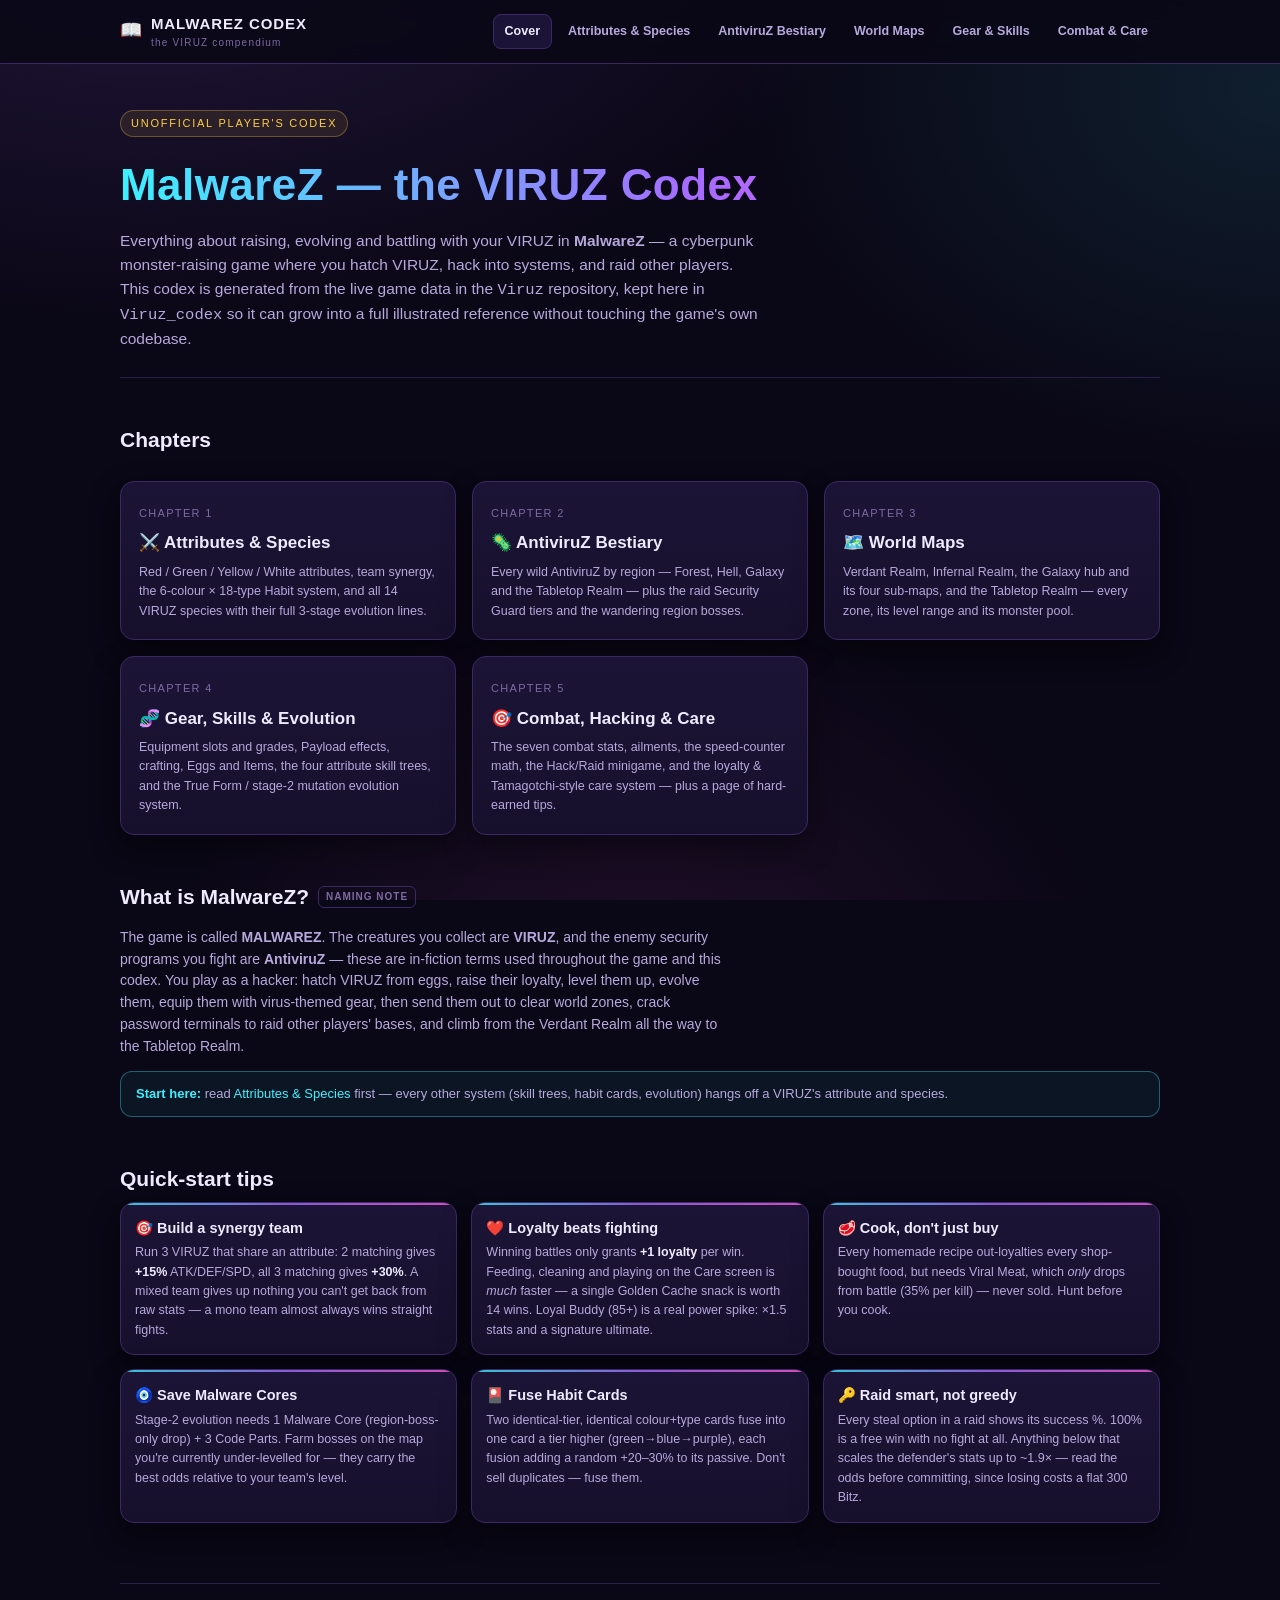
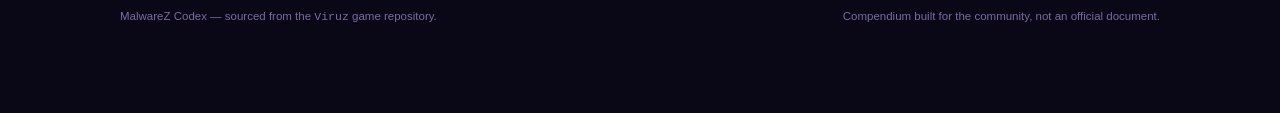
==== index.html @ 6a440ec1 "Build the MalwareZ Codex: full illustrated player reference Adds a 6-page static site covering attri" ====
<!doctype html>
<html lang="en">
<head>
<meta charset="utf-8">
<meta name="viewport" content="width=device-width, initial-scale=1">
<title>MalwareZ Codex — the VIRUZ compendium</title>
<meta name="description" content="The full player's codex for MalwareZ: attributes, habit system, species &amp; evolutions, AntiviruZ bestiary, world maps, gear, skills and combat tips, pulled straight from the live Viruz repo.">
<link rel="icon" href="favicon.ico">
<link rel="stylesheet" href="assets/style.css">
</head>
<body>

<div class="topbar">
  <div class="topbar-inner">
    <div class="brand"><span class="book">📖</span><span>MALWAREZ CODEX<small>the VIRUZ compendium</small></span></div>
    <nav class="nav-links">
      <a href="index.html" class="on">Cover</a>
      <a href="species.html">Attributes &amp; Species</a>
      <a href="bestiary.html">AntiviruZ Bestiary</a>
      <a href="world.html">World Maps</a>
      <a href="systems.html">Gear &amp; Skills</a>
      <a href="combat.html">Combat &amp; Care</a>
    </nav>
  </div>
</div>

<div class="wrap">
  <div class="pagehead">
    <span class="eyebrow">Unofficial Player's Codex</span>
    <h1>MalwareZ — the VIRUZ Codex</h1>
    <p class="lede">Everything about raising, evolving and battling with your VIRUZ in <b>MalwareZ</b> — a cyberpunk monster-raising game where you hatch VIRUZ, hack into systems, and raid other players. This codex is generated from the live game data in the <code>Viruz</code> repository, kept here in <code>Viruz_codex</code> so it can grow into a full illustrated reference without touching the game's own codebase.</p>
  </div>

  <section class="chapter">
    <h2 class="h">Chapters</h2>
    <div class="toc">
      <a class="chapter-card" href="species.html">
        <span class="num">Chapter 1</span>
        <h3>⚔️ Attributes &amp; Species</h3>
        <p>Red / Green / Yellow / White attributes, team synergy, the 6-colour × 18-type Habit system, and all 14 VIRUZ species with their full 3-stage evolution lines.</p>
      </a>
      <a class="chapter-card" href="bestiary.html">
        <span class="num">Chapter 2</span>
        <h3>🦠 AntiviruZ Bestiary</h3>
        <p>Every wild AntiviruZ by region — Forest, Hell, Galaxy and the Tabletop Realm — plus the raid Security Guard tiers and the wandering region bosses.</p>
      </a>
      <a class="chapter-card" href="world.html">
        <span class="num">Chapter 3</span>
        <h3>🗺️ World Maps</h3>
        <p>Verdant Realm, Infernal Realm, the Galaxy hub and its four sub-maps, and the Tabletop Realm — every zone, its level range and its monster pool.</p>
      </a>
      <a class="chapter-card" href="systems.html">
        <span class="num">Chapter 4</span>
        <h3>🧬 Gear, Skills &amp; Evolution</h3>
        <p>Equipment slots and grades, Payload effects, crafting, Eggs and Items, the four attribute skill trees, and the True Form / stage-2 mutation evolution system.</p>
      </a>
      <a class="chapter-card" href="combat.html">
        <span class="num">Chapter 5</span>
        <h3>🎯 Combat, Hacking &amp; Care</h3>
        <p>The seven combat stats, ailments, the speed-counter math, the Hack/Raid minigame, and the loyalty &amp; Tamagotchi-style care system — plus a page of hard-earned tips.</p>
      </a>
    </div>
  </section>

  <section class="chapter">
    <h2 class="h">What is MalwareZ? <span class="tag">naming note</span></h2>
    <p class="desc">The game is called <b>MALWAREZ</b>. The creatures you collect are <b>VIRUZ</b>, and the enemy security programs you fight are <b>AntiviruZ</b> — these are in-fiction terms used throughout the game and this codex. You play as a hacker: hatch VIRUZ from eggs, raise their loyalty, level them up, evolve them, equip them with virus-themed gear, then send them out to clear world zones, crack password terminals to raid other players' bases, and climb from the Verdant Realm all the way to the Tabletop Realm.</p>
    <div class="tip"><b>Start here:</b> read <a href="species.html">Attributes &amp; Species</a> first — every other system (skill trees, habit cards, evolution) hangs off a VIRUZ's attribute and species.</div>
  </section>

  <section class="chapter">
    <h2 class="h">Quick-start tips</h2>
    <div class="grid wide">
      <div class="card">
        <h4>🎯 Build a synergy team</h4>
        <div class="body">Run 3 VIRUZ that share an attribute: 2 matching gives <b>+15%</b> ATK/DEF/SPD, all 3 matching gives <b>+30%</b>. A mixed team gives up nothing you can't get back from raw stats — a mono team almost always wins straight fights.</div>
      </div>
      <div class="card">
        <h4>❤️ Loyalty beats fighting</h4>
        <div class="body">Winning battles only grants <b>+1 loyalty</b> per win. Feeding, cleaning and playing on the Care screen is <em>much</em> faster — a single Golden Cache snack is worth 14 wins. Loyal Buddy (85+) is a real power spike: ×1.5 stats and a signature ultimate.</div>
      </div>
      <div class="card">
        <h4>🥩 Cook, don't just buy</h4>
        <div class="body">Every homemade recipe out-loyalties every shop-bought food, but needs Viral Meat, which <em>only</em> drops from battle (35% per kill) — never sold. Hunt before you cook.</div>
      </div>
      <div class="card">
        <h4>🧿 Save Malware Cores</h4>
        <div class="body">Stage-2 evolution needs 1 Malware Core (region-boss-only drop) + 3 Code Parts. Farm bosses on the map you're currently under-levelled for — they carry the best odds relative to your team's level.</div>
      </div>
      <div class="card">
        <h4>🎴 Fuse Habit Cards</h4>
        <div class="body">Two identical-tier, identical colour+type cards fuse into one card a tier higher (green→blue→purple), each fusion adding a random +20–30% to its passive. Don't sell duplicates — fuse them.</div>
      </div>
      <div class="card">
        <h4>🔑 Raid smart, not greedy</h4>
        <div class="body">Every steal option in a raid shows its success %. 100% is a free win with no fight at all. Anything below that scales the defender's stats up to ~1.9× — read the odds before committing, since losing costs a flat 300 Bitz.</div>
      </div>
    </div>
  </section>

  <footer class="pagefoot">
    <span>MalwareZ Codex — sourced from the <code>Viruz</code> game repository.</span>
    <span>Compendium built for the community, not an official document.</span>
  </footer>
</div>

</body>
</html>
---- assets/style.css ----
/* MALWAREZ CODEX — shared stylesheet
   Palette matches the live game (viruz/styles.css): deep indigo-violet
   base with cyan / magenta / violet / gold accents. */

@font-face {
  font-family: 'Codex Display';
  src: local('Consolas'), local('Menlo'), local('Courier New');
}

:root {
  --bg: #0a0716;
  --bg2: #120b26;
  --panel: #16102c;
  --panel2: #1c1436;
  --line: #3a2a63;
  --line-soft: #291d4a;
  --ink: #f0eaff;
  --ink-dim: #b6a9dc;
  --ink-faint: #7c6ba3;
  --cyan: #3df0ff;
  --magenta: #ff5ce0;
  --violet: #a56bff;
  --gold: #ffcf3f;
  --red: #ff6a2b;
  --green: #3ddc84;
  --yellow: #c98f1e;
  --white: #f6ecd8;
  --radius: 14px;
  --shadow: 0 12px 30px rgba(0,0,0,.45);
}

* { box-sizing: border-box; }

html, body {
  margin: 0;
  padding: 0;
  background: var(--bg);
  color: var(--ink);
}

body {
  font-family: 'Segoe UI', 'Helvetica Neue', Arial, sans-serif;
  line-height: 1.55;
  background:
    radial-gradient(1200px 700px at 12% -10%, rgba(165,107,255,.16), transparent 60%),
    radial-gradient(1000px 700px at 100% 10%, rgba(61,240,255,.10), transparent 55%),
    radial-gradient(900px 900px at 50% 120%, rgba(255,92,224,.10), transparent 55%),
    var(--bg);
  background-attachment: fixed;
}

a { color: var(--cyan); text-decoration: none; }
a:hover { text-decoration: underline; }

.wrap {
  max-width: 1080px;
  margin: 0 auto;
  padding: 0 20px 80px;
}

/* ── TOP NAV ── */
.topbar {
  position: sticky;
  top: 0;
  z-index: 20;
  background: rgba(10,7,22,.88);
  backdrop-filter: blur(10px);
  border-bottom: 1px solid var(--line);
}
.topbar-inner {
  max-width: 1080px;
  margin: 0 auto;
  padding: 12px 20px;
  display: flex;
  align-items: center;
  gap: 18px;
  flex-wrap: wrap;
}
.brand {
  display: flex;
  align-items: center;
  gap: 8px;
  font-weight: 800;
  letter-spacing: .06em;
  font-size: 15px;
  color: var(--ink);
  white-space: nowrap;
}
.brand .book { font-size: 18px; }
.brand small {
  display: block;
  font-weight: 500;
  font-size: 10px;
  color: var(--ink-faint);
  letter-spacing: .12em;
}
.nav-links {
  display: flex;
  gap: 4px;
  flex-wrap: wrap;
  margin-left: auto;
}
.nav-links a {
  color: var(--ink-dim);
  font-size: 12.5px;
  font-weight: 600;
  padding: 7px 11px;
  border-radius: 8px;
  border: 1px solid transparent;
  white-space: nowrap;
}
.nav-links a:hover, .nav-links a.on {
  color: var(--ink);
  background: var(--panel2);
  border-color: var(--line);
  text-decoration: none;
}

/* ── HERO / PAGE HEAD ── */
.pagehead {
  padding: 46px 0 26px;
  border-bottom: 1px solid var(--line-soft);
  margin-bottom: 34px;
}
.eyebrow {
  display: inline-block;
  font-size: 11px;
  letter-spacing: .16em;
  text-transform: uppercase;
  color: var(--gold);
  background: rgba(255,207,63,.09);
  border: 1px solid rgba(255,207,63,.3);
  padding: 4px 10px;
  border-radius: 999px;
  margin-bottom: 14px;
}
.pagehead h1 {
  font-size: clamp(28px, 4vw, 44px);
  margin: 0 0 10px;
  background: linear-gradient(90deg, var(--cyan), var(--violet) 55%, var(--magenta));
  -webkit-background-clip: text;
  background-clip: text;
  color: transparent;
  letter-spacing: .01em;
}
.pagehead p.lede {
  color: var(--ink-dim);
  font-size: 15.5px;
  max-width: 74ch;
  margin: 0;
}

/* ── SECTIONS ── */
section.chapter { margin: 46px 0; }
h2.h {
  font-size: 21px;
  margin: 0 0 6px;
  color: var(--ink);
  display: flex;
  align-items: center;
  gap: 9px;
}
h2.h .tag {
  font-size: 10px;
  letter-spacing: .1em;
  text-transform: uppercase;
  color: var(--ink-faint);
  border: 1px solid var(--line);
  border-radius: 6px;
  padding: 2px 7px;
}
h3.h3 { font-size: 16px; margin: 22px 0 8px; color: var(--ink); }
p.desc { color: var(--ink-dim); font-size: 14px; max-width: 78ch; }

/* ── CARDS / GRID ── */
.grid {
  display: grid;
  gap: 14px;
  grid-template-columns: repeat(auto-fill, minmax(230px, 1fr));
}
.grid.tight { grid-template-columns: repeat(auto-fill, minmax(180px, 1fr)); }
.grid.wide { grid-template-columns: repeat(auto-fill, minmax(320px, 1fr)); }

.card {
  background: linear-gradient(180deg, var(--panel2), var(--panel));
  border: 1px solid var(--line);
  border-radius: var(--radius);
  padding: 14px;
  box-shadow: var(--shadow);
  position: relative;
  overflow: hidden;
}
.card::before {
  content: '';
  position: absolute; inset: 0 0 auto 0;
  height: 2px;
  background: linear-gradient(90deg, var(--cyan), var(--violet), var(--magenta));
  opacity: .8;
}
.card h4 {
  margin: 0 0 4px;
  font-size: 14.5px;
  color: var(--ink);
  display: flex;
  align-items: center;
  gap: 8px;
}
.card .sub {
  font-size: 11px;
  color: var(--ink-faint);
  margin-bottom: 8px;
}
.card .art {
  width: 100%;
  aspect-ratio: 1/1;
  object-fit: contain;
  background: radial-gradient(circle at 50% 40%, rgba(165,107,255,.14), rgba(0,0,0,.25));
  border-radius: 10px;
  margin-bottom: 10px;
  border: 1px solid var(--line-soft);
}
.card .body { font-size: 12.5px; color: var(--ink-dim); }
.card .body b { color: var(--ink); }

.pill {
  display: inline-flex;
  align-items: center;
  gap: 4px;
  font-size: 10.5px;
  font-weight: 700;
  padding: 2px 8px;
  border-radius: 999px;
  border: 1px solid var(--line);
  color: var(--ink-dim);
  background: rgba(255,255,255,.03);
  white-space: nowrap;
}
.pill.red { color: var(--red); border-color: rgba(255,106,43,.4); background: rgba(255,106,43,.08); }
.pill.green { color: var(--green); border-color: rgba(61,220,132,.4); background: rgba(61,220,132,.08); }
.pill.yellow { color: var(--yellow); border-color: rgba(201,143,30,.5); background: rgba(201,143,30,.1); }
.pill.white { color: var(--white); border-color: rgba(246,236,216,.4); background: rgba(246,236,216,.08); }
.pill.cyan { color: var(--cyan); border-color: rgba(61,240,255,.4); background: rgba(61,240,255,.08); }
.pill.gold { color: var(--gold); border-color: rgba(255,207,63,.4); background: rgba(255,207,63,.08); }
.pill.magenta { color: var(--magenta); border-color: rgba(255,92,224,.4); background: rgba(255,92,224,.08); }

.stat-row { display: flex; flex-wrap: wrap; gap: 6px; margin: 6px 0; }

/* ── TABLE ── */
.tblwrap { overflow-x: auto; border-radius: var(--radius); border: 1px solid var(--line); }
table.data {
  width: 100%;
  border-collapse: collapse;
  font-size: 13px;
  background: var(--panel);
}
table.data th, table.data td {
  padding: 9px 12px;
  text-align: left;
  border-bottom: 1px solid var(--line-soft);
  white-space: nowrap;
}
table.data th {
  color: var(--ink-faint);
  font-size: 11px;
  text-transform: uppercase;
  letter-spacing: .06em;
  background: var(--panel2);
  position: sticky; top: 0;
}
table.data tr:hover td { background: rgba(255,255,255,.02); }
table.data td.wrap-cell { white-space: normal; }

/* ── TIP CALLOUTS ── */
.tip {
  border: 1px solid rgba(61,240,255,.35);
  background: rgba(61,240,255,.06);
  border-radius: 12px;
  padding: 12px 15px;
  font-size: 13px;
  color: var(--ink-dim);
  margin: 12px 0;
}
.tip b { color: var(--cyan); }
.tip.gold { border-color: rgba(255,207,63,.4); background: rgba(255,207,63,.07); }
.tip.gold b { color: var(--gold); }
.tip.magenta { border-color: rgba(255,92,224,.4); background: rgba(255,92,224,.07); }
.tip.magenta b { color: var(--magenta); }

/* ── TOC (index page) ── */
.toc {
  display: grid;
  gap: 16px;
  grid-template-columns: repeat(auto-fill, minmax(260px, 1fr));
  margin: 24px 0 8px;
}
.toc a.chapter-card {
  display: block;
  background: linear-gradient(180deg, var(--panel2), var(--panel));
  border: 1px solid var(--line);
  border-radius: var(--radius);
  padding: 18px;
  box-shadow: var(--shadow);
  color: var(--ink);
  transition: transform .15s ease, border-color .15s ease;
}
.toc a.chapter-card:hover {
  text-decoration: none;
  transform: translateY(-2px);
  border-color: var(--violet);
}
.toc .num {
  font-size: 11px;
  color: var(--ink-faint);
  letter-spacing: .12em;
  text-transform: uppercase;
}
.toc h3 { margin: 6px 0 6px; font-size: 17px; }
.toc p { margin: 0; font-size: 12.5px; color: var(--ink-dim); }

/* ── FOOTER ── */
footer.pagefoot {
  margin-top: 60px;
  padding: 24px 0 10px;
  border-top: 1px solid var(--line-soft);
  color: var(--ink-faint);
  font-size: 11.5px;
  display: flex;
  justify-content: space-between;
  flex-wrap: wrap;
  gap: 8px;
}

/* ── MISC ── */
.attr-strip { display: flex; gap: 8px; flex-wrap: wrap; }
.attr-chip {
  display: flex; align-items: center; gap: 6px;
  padding: 6px 10px; border-radius: 10px;
  border: 1px solid var(--line); font-size: 12.5px; font-weight: 700;
}
.kbd { font-family: 'Consolas', 'Menlo', monospace; background: var(--panel2); border: 1px solid var(--line); padding: 1px 6px; border-radius: 5px; font-size: 11.5px; color: var(--cyan); }

.evo-chain { display: flex; align-items: center; gap: 8px; flex-wrap: wrap; font-size: 12px; color: var(--ink-dim); margin-top: 6px; }
.evo-chain .arrow { color: var(--ink-faint); }
.evo-chain b { color: var(--ink); }

hr.rule { border: none; border-top: 1px dashed var(--line); margin: 30px 0; }

.section-nav {
  display: flex; flex-wrap: wrap; gap: 6px; margin: 18px 0 0;
}
.section-nav a {
  font-size: 11.5px; color: var(--ink-dim); border: 1px solid var(--line);
  padding: 5px 10px; border-radius: 999px;
}
.section-nav a:hover { color: var(--ink); border-color: var(--violet); text-decoration: none; }

img.inline-icon { width: 16px; height: 16px; vertical-align: -3px; object-fit: contain; }
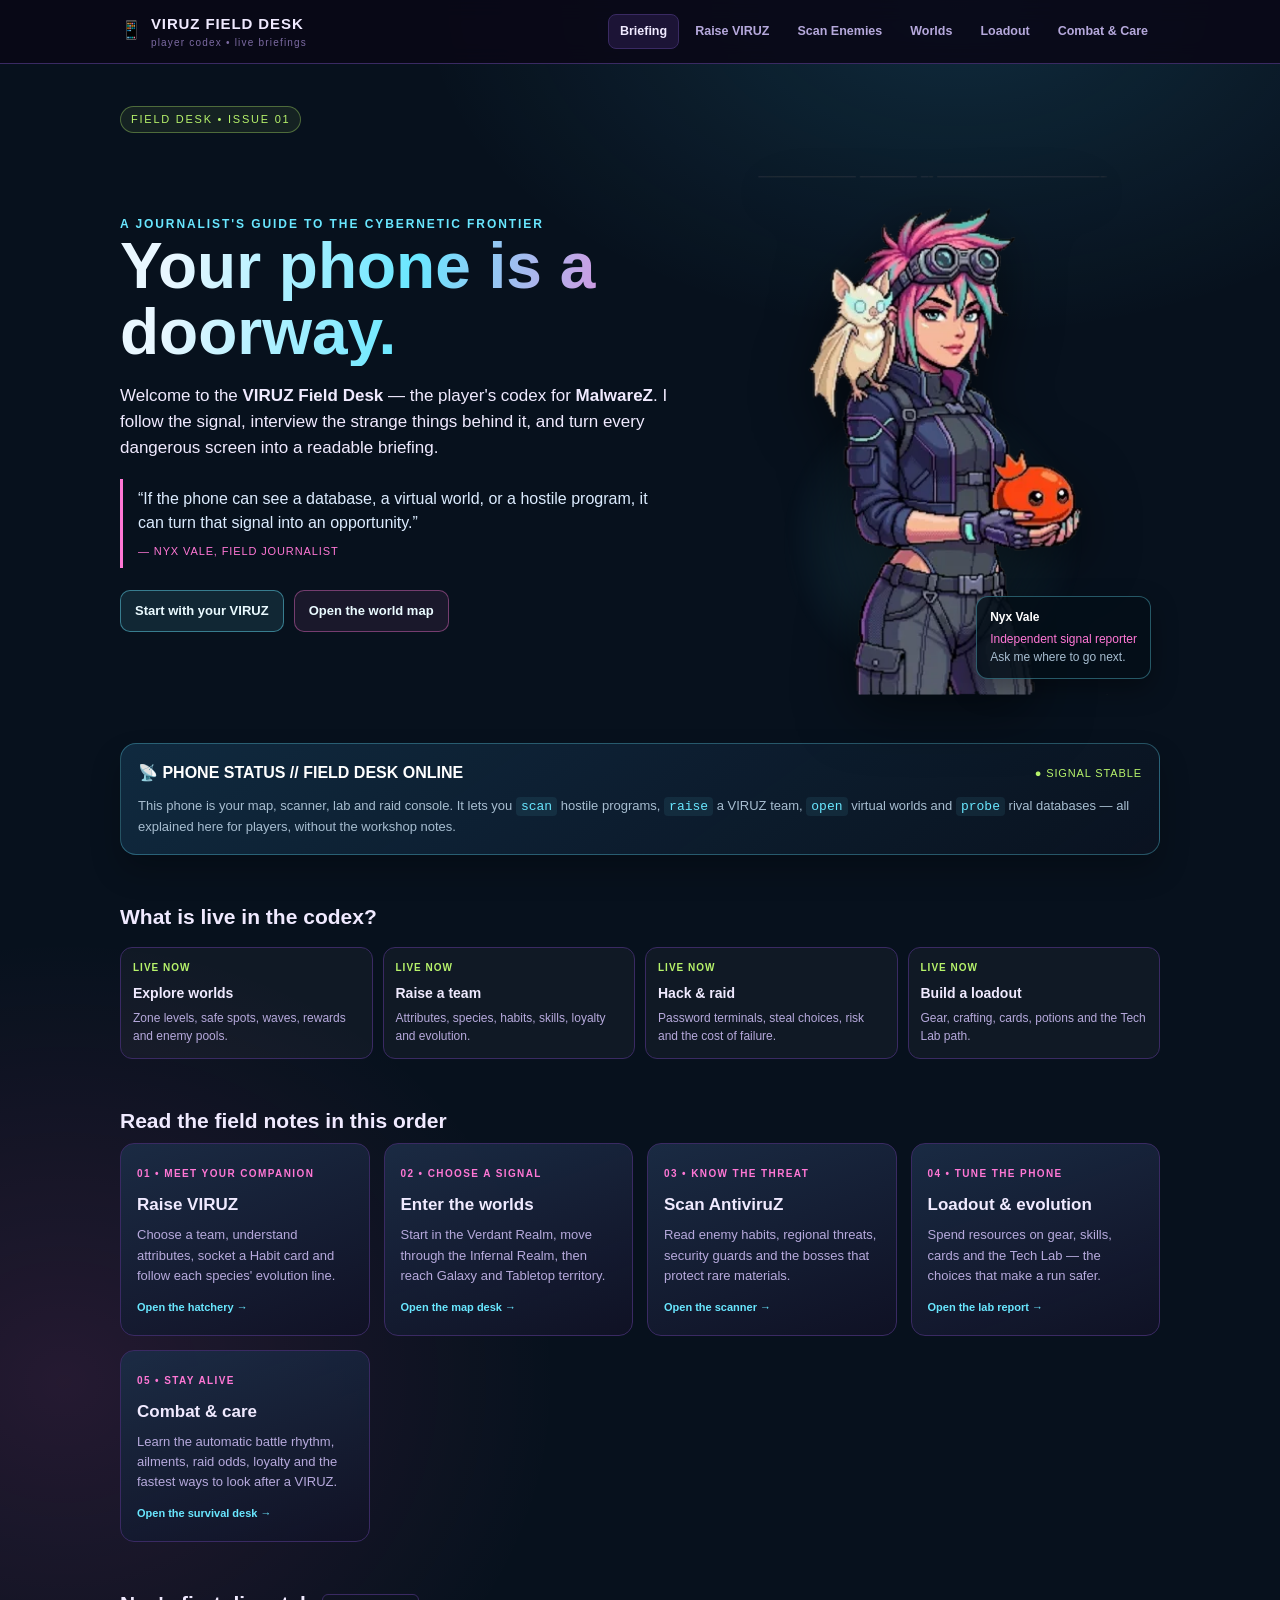
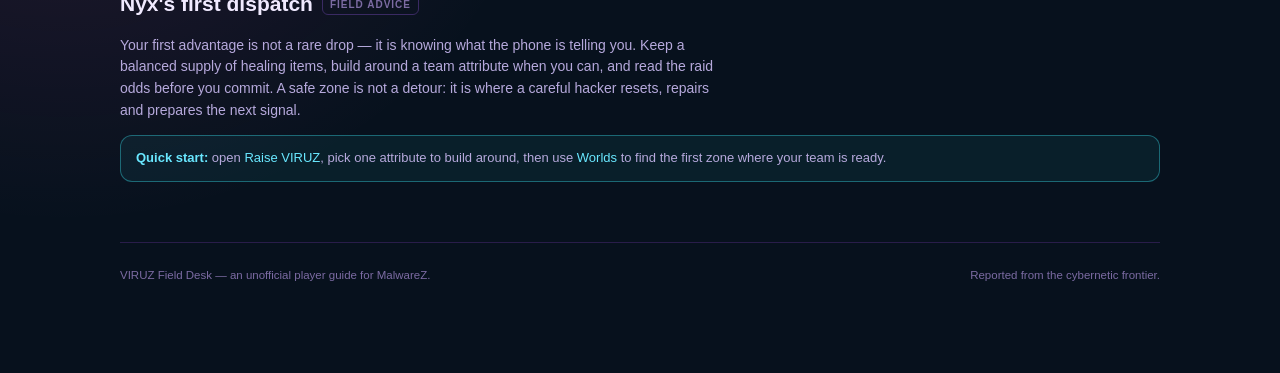
==== commit 7361fc2e: "Add files via upload" ====
--- a/index.html
+++ b/index.html
@@ -3,106 +3,47 @@
 <head>
 <meta charset="utf-8">
 <meta name="viewport" content="width=device-width, initial-scale=1">
-<title>MalwareZ Codex — the VIRUZ compendium</title>
-<meta name="description" content="The full player's codex for MalwareZ: attributes, habit system, species &amp; evolutions, AntiviruZ bestiary, world maps, gear, skills and combat tips, pulled straight from the live Viruz repo.">
+<title>VIRUZ Field Desk — player codex</title>
+<meta name="description" content="A player-first field desk for MalwareZ: learn the phone, raise VIRUZ, explore virtual worlds, hack rival databases, and track what is live.">
 <link rel="icon" href="favicon.ico">
 <link rel="stylesheet" href="assets/style.css">
+<style>
+:root{--desk:#07111d;--desk2:#0b1a2a;--glass:rgba(13,28,44,.82);--cyan:#69e7ff;--pink:#ff77d5;--lime:#b7f36b;--muted:#a7bdd0}
+body{background:radial-gradient(900px 560px at 75% 0%,rgba(70,204,255,.14),transparent 60%),radial-gradient(760px 680px at 5% 70%,rgba(255,87,194,.12),transparent 65%),var(--desk)}
+.pagehead.desk-head{border:0;padding:42px 0 10px;margin:0}.desk-head .eyebrow{color:var(--lime);border-color:rgba(183,243,107,.35);background:rgba(183,243,107,.08)}
+.desk-hero{display:grid;grid-template-columns:minmax(0,1.1fr) minmax(280px,.9fr);gap:30px;align-items:center;padding:18px 0 40px}.desk-hero h1{font-size:clamp(34px,5.3vw,64px);line-height:1.03;margin:0 0 16px;background:linear-gradient(100deg,#e9f7ff 10%,var(--cyan) 52%,var(--pink));-webkit-background-clip:text;background-clip:text;color:transparent}.desk-hero .lede{font-size:17px;max-width:62ch}.kicker{font-size:12px;letter-spacing:.16em;text-transform:uppercase;color:var(--cyan);font-weight:800}.hero-actions{display:flex;flex-wrap:wrap;gap:10px;margin:22px 0}.hero-actions a{border:1px solid rgba(105,231,255,.45);background:rgba(105,231,255,.1);border-radius:10px;padding:10px 14px;color:#eafaff;font-weight:700;font-size:13px}.hero-actions a.secondary{border-color:rgba(255,119,213,.4);background:rgba(255,119,213,.08)}.hero-actions a:hover{text-decoration:none;transform:translateY(-1px)}
+.reporter-stage{position:relative;min-height:430px;display:grid;place-items:end center}.reporter-stage:before{content:'';position:absolute;width:310px;height:310px;border-radius:50%;background:radial-gradient(circle,rgba(105,231,255,.18),transparent 68%);filter:blur(4px)}.reporter-portrait{position:relative;z-index:1;height:clamp(370px,46vw,520px);width:100%;object-fit:contain;object-position:center bottom;filter:drop-shadow(0 16px 28px rgba(0,0,0,.5))}.reporter-caption{position:absolute;right:2%;bottom:16px;z-index:2;max-width:220px;padding:11px 13px;border:1px solid rgba(105,231,255,.34);background:rgba(4,14,24,.86);border-radius:12px;font-size:12px;color:var(--muted);box-shadow:0 10px 26px rgba(0,0,0,.35)}.reporter-caption strong{display:block;color:#fff;margin-bottom:3px}.reporter-caption em{color:var(--pink);font-style:normal}
+.phone-panel{border:1px solid rgba(105,231,255,.3);background:linear-gradient(145deg,rgba(17,44,66,.92),rgba(11,19,33,.86));border-radius:16px;padding:17px;margin:8px 0 28px;box-shadow:0 16px 30px rgba(0,0,0,.24)}.phone-top{display:flex;justify-content:space-between;gap:12px;align-items:center;margin-bottom:10px}.phone-top b{color:#fff}.signal{font-size:11px;color:var(--lime);letter-spacing:.08em}.phone-panel p{margin:0;color:var(--muted);font-size:13px}.phone-panel code{color:var(--cyan);background:rgba(105,231,255,.08);padding:2px 5px;border-radius:4px}
+.status-grid{display:grid;grid-template-columns:repeat(4,1fr);gap:10px;margin:14px 0 0}.status-card{border:1px solid var(--line);background:rgba(255,255,255,.035);border-radius:12px;padding:12px}.status-card .status{font-size:10px;text-transform:uppercase;letter-spacing:.1em;color:var(--lime);font-weight:800}.status-card h3{font-size:14px;margin:7px 0 4px}.status-card p{font-size:12px;color:var(--ink-dim);margin:0}
+.quote{border-left:3px solid var(--pink);padding:8px 0 8px 15px;color:#dcecff;font-size:16px;max-width:66ch;margin:14px 0 0}.quote small{display:block;color:var(--pink);font-size:11px;letter-spacing:.08em;text-transform:uppercase;margin-top:7px}
+.player-grid{display:grid;grid-template-columns:repeat(auto-fit,minmax(240px,1fr));gap:14px}.player-card{display:block;color:var(--ink);border:1px solid var(--line);border-radius:14px;padding:16px;background:linear-gradient(160deg,rgba(27,44,69,.94),rgba(16,17,37,.9));min-height:150px;transition:.16s ease}.player-card:hover{transform:translateY(-2px);border-color:var(--cyan);text-decoration:none}.player-card .step{font-size:10px;color:var(--pink);letter-spacing:.14em;text-transform:uppercase;font-weight:800}.player-card h3{margin:7px 0;font-size:17px}.player-card p{margin:0;color:var(--ink-dim);font-size:13px}.player-card .where{display:inline-block;margin-top:13px;color:var(--cyan);font-size:11px;font-weight:700}
+@media(max-width:760px){.desk-hero{grid-template-columns:1fr;gap:8px}.reporter-stage{min-height:360px;order:-1}.reporter-portrait{height:380px}.reporter-caption{right:0;bottom:8px}.status-grid{grid-template-columns:repeat(2,1fr)}}
+@media(max-width:420px){.status-grid{grid-template-columns:1fr}.desk-hero{padding-top:8px}}
+</style>
 </head>
 <body>
-
-<div class="topbar">
-  <div class="topbar-inner">
-    <div class="brand"><span class="book">📖</span><span>MALWAREZ CODEX<small>the VIRUZ compendium</small></span></div>
-    <nav class="nav-links">
-      <a href="index.html" class="on">Cover</a>
-      <a href="species.html">Attributes &amp; Species</a>
-      <a href="bestiary.html">AntiviruZ Bestiary</a>
-      <a href="world.html">World Maps</a>
-      <a href="systems.html">Gear &amp; Skills</a>
-      <a href="combat.html">Combat &amp; Care</a>
-    </nav>
-  </div>
-</div>
-
+<div class="topbar"><div class="topbar-inner"><div class="brand"><span class="book">📱</span><span>VIRUZ FIELD DESK<small>player codex • live briefings</small></span></div><nav class="nav-links"><a href="index.html" class="on">Briefing</a><a href="species.html">Raise VIRUZ</a><a href="bestiary.html">Scan Enemies</a><a href="world.html">Worlds</a><a href="systems.html">Loadout</a><a href="combat.html">Combat &amp; Care</a></nav></div></div>
 <div class="wrap">
-  <div class="pagehead">
-    <span class="eyebrow">Unofficial Player's Codex</span>
-    <h1>MalwareZ — the VIRUZ Codex</h1>
-    <p class="lede">Everything about raising, evolving and battling with your VIRUZ in <b>MalwareZ</b> — a cyberpunk monster-raising game where you hatch VIRUZ, hack into systems, and raid other players. This codex is generated from the live game data in the <code>Viruz</code> repository, kept here in <code>Viruz_codex</code> so it can grow into a full illustrated reference without touching the game's own codebase.</p>
-  </div>
-
-  <section class="chapter">
-    <h2 class="h">Chapters</h2>
-    <div class="toc">
-      <a class="chapter-card" href="species.html">
-        <span class="num">Chapter 1</span>
-        <h3>⚔️ Attributes &amp; Species</h3>
-        <p>Red / Green / Yellow / White attributes, team synergy, the 6-colour × 18-type Habit system, and all 14 VIRUZ species with their full 3-stage evolution lines.</p>
-      </a>
-      <a class="chapter-card" href="bestiary.html">
-        <span class="num">Chapter 2</span>
-        <h3>🦠 AntiviruZ Bestiary</h3>
-        <p>Every wild AntiviruZ by region — Forest, Hell, Galaxy and the Tabletop Realm — plus the raid Security Guard tiers and the wandering region bosses.</p>
-      </a>
-      <a class="chapter-card" href="world.html">
-        <span class="num">Chapter 3</span>
-        <h3>🗺️ World Maps</h3>
-        <p>Verdant Realm, Infernal Realm, the Galaxy hub and its four sub-maps, and the Tabletop Realm — every zone, its level range and its monster pool.</p>
-      </a>
-      <a class="chapter-card" href="systems.html">
-        <span class="num">Chapter 4</span>
-        <h3>🧬 Gear, Skills &amp; Evolution</h3>
-        <p>Equipment slots and grades, Payload effects, crafting, Eggs and Items, the four attribute skill trees, and the True Form / stage-2 mutation evolution system.</p>
-      </a>
-      <a class="chapter-card" href="combat.html">
-        <span class="num">Chapter 5</span>
-        <h3>🎯 Combat, Hacking &amp; Care</h3>
-        <p>The seven combat stats, ailments, the speed-counter math, the Hack/Raid minigame, and the loyalty &amp; Tamagotchi-style care system — plus a page of hard-earned tips.</p>
-      </a>
+  <header class="pagehead desk-head"><span class="eyebrow">Field desk • issue 01</span></header>
+  <section class="desk-hero" aria-labelledby="desk-title">
+    <div>
+      <div class="kicker">A journalist's guide to the cybernetic frontier</div>
+      <h1 id="desk-title">Your phone is a doorway.</h1>
+      <p class="lede">Welcome to the <b>VIRUZ Field Desk</b> — the player's codex for <b>MalwareZ</b>. I follow the signal, interview the strange things behind it, and turn every dangerous screen into a readable briefing.</p>
+      <p class="quote">“If the phone can see a database, a virtual world, or a hostile program, it can turn that signal into an opportunity.”<small>— Nyx Vale, field journalist</small></p>
+      <div class="hero-actions"><a href="species.html">Start with your VIRUZ</a><a class="secondary" href="world.html">Open the world map</a></div>
     </div>
+    <div class="reporter-stage"><img class="reporter-portrait" src="assets/journalist.svg" alt="Nyx Vale, the VIRUZ Field Desk journalist"><div class="reporter-caption"><strong>Nyx Vale</strong><em>Independent signal reporter</em><br>Ask me where to go next.</div></div>
   </section>
 
-  <section class="chapter">
-    <h2 class="h">What is MalwareZ? <span class="tag">naming note</span></h2>
-    <p class="desc">The game is called <b>MALWAREZ</b>. The creatures you collect are <b>VIRUZ</b>, and the enemy security programs you fight are <b>AntiviruZ</b> — these are in-fiction terms used throughout the game and this codex. You play as a hacker: hatch VIRUZ from eggs, raise their loyalty, level them up, evolve them, equip them with virus-themed gear, then send them out to clear world zones, crack password terminals to raid other players' bases, and climb from the Verdant Realm all the way to the Tabletop Realm.</p>
-    <div class="tip"><b>Start here:</b> read <a href="species.html">Attributes &amp; Species</a> first — every other system (skill trees, habit cards, evolution) hangs off a VIRUZ's attribute and species.</div>
-  </section>
+  <section class="phone-panel" aria-label="Phone briefing"><div class="phone-top"><b>📡 PHONE STATUS // FIELD DESK ONLINE</b><span class="signal">● SIGNAL STABLE</span></div><p>This phone is your map, scanner, lab and raid console. It lets you <code>scan</code> hostile programs, <code>raise</code> a VIRUZ team, <code>open</code> virtual worlds and <code>probe</code> rival databases — all explained here for players, without the workshop notes.</p></section>
 
-  <section class="chapter">
-    <h2 class="h">Quick-start tips</h2>
-    <div class="grid wide">
-      <div class="card">
-        <h4>🎯 Build a synergy team</h4>
-        <div class="body">Run 3 VIRUZ that share an attribute: 2 matching gives <b>+15%</b> ATK/DEF/SPD, all 3 matching gives <b>+30%</b>. A mixed team gives up nothing you can't get back from raw stats — a mono team almost always wins straight fights.</div>
-      </div>
-      <div class="card">
-        <h4>❤️ Loyalty beats fighting</h4>
-        <div class="body">Winning battles only grants <b>+1 loyalty</b> per win. Feeding, cleaning and playing on the Care screen is <em>much</em> faster — a single Golden Cache snack is worth 14 wins. Loyal Buddy (85+) is a real power spike: ×1.5 stats and a signature ultimate.</div>
-      </div>
-      <div class="card">
-        <h4>🥩 Cook, don't just buy</h4>
-        <div class="body">Every homemade recipe out-loyalties every shop-bought food, but needs Viral Meat, which <em>only</em> drops from battle (35% per kill) — never sold. Hunt before you cook.</div>
-      </div>
-      <div class="card">
-        <h4>🧿 Save Malware Cores</h4>
-        <div class="body">Stage-2 evolution needs 1 Malware Core (region-boss-only drop) + 3 Code Parts. Farm bosses on the map you're currently under-levelled for — they carry the best odds relative to your team's level.</div>
-      </div>
-      <div class="card">
-        <h4>🎴 Fuse Habit Cards</h4>
-        <div class="body">Two identical-tier, identical colour+type cards fuse into one card a tier higher (green→blue→purple), each fusion adding a random +20–30% to its passive. Don't sell duplicates — fuse them.</div>
-      </div>
-      <div class="card">
-        <h4>🔑 Raid smart, not greedy</h4>
-        <div class="body">Every steal option in a raid shows its success %. 100% is a free win with no fight at all. Anything below that scales the defender's stats up to ~1.9× — read the odds before committing, since losing costs a flat 300 Bitz.</div>
-      </div>
-    </div>
-  </section>
+  <section class="chapter"><h2 class="h">What is live in the codex?</h2><div class="status-grid"><div class="status-card"><div class="status">Live now</div><h3>Explore worlds</h3><p>Zone levels, safe spots, waves, rewards and enemy pools.</p></div><div class="status-card"><div class="status">Live now</div><h3>Raise a team</h3><p>Attributes, species, habits, skills, loyalty and evolution.</p></div><div class="status-card"><div class="status">Live now</div><h3>Hack &amp; raid</h3><p>Password terminals, steal choices, risk and the cost of failure.</p></div><div class="status-card"><div class="status">Live now</div><h3>Build a loadout</h3><p>Gear, crafting, cards, potions and the Tech Lab path.</p></div></div></section>
 
-  <footer class="pagefoot">
-    <span>MalwareZ Codex — sourced from the <code>Viruz</code> game repository.</span>
-    <span>Compendium built for the community, not an official document.</span>
-  </footer>
+  <section class="chapter"><h2 class="h">Read the field notes in this order</h2><div class="player-grid"><a class="player-card" href="species.html"><span class="step">01 • meet your companion</span><h3>Raise VIRUZ</h3><p>Choose a team, understand attributes, socket a Habit card and follow each species' evolution line.</p><span class="where">Open the hatchery →</span></a><a class="player-card" href="world.html"><span class="step">02 • choose a signal</span><h3>Enter the worlds</h3><p>Start in the Verdant Realm, move through the Infernal Realm, then reach Galaxy and Tabletop territory.</p><span class="where">Open the map desk →</span></a><a class="player-card" href="bestiary.html"><span class="step">03 • know the threat</span><h3>Scan AntiviruZ</h3><p>Read enemy habits, regional threats, security guards and the bosses that protect rare materials.</p><span class="where">Open the scanner →</span></a><a class="player-card" href="systems.html"><span class="step">04 • tune the phone</span><h3>Loadout &amp; evolution</h3><p>Spend resources on gear, skills, cards and the Tech Lab — the choices that make a run safer.</p><span class="where">Open the lab report →</span></a><a class="player-card" href="combat.html"><span class="step">05 • stay alive</span><h3>Combat &amp; care</h3><p>Learn the automatic battle rhythm, ailments, raid odds, loyalty and the fastest ways to look after a VIRUZ.</p><span class="where">Open the survival desk →</span></a></div></section>
+
+  <section class="chapter"><h2 class="h">Nyx's first dispatch <span class="tag">field advice</span></h2><p class="desc">Your first advantage is not a rare drop — it is knowing what the phone is telling you. Keep a balanced supply of healing items, build around a team attribute when you can, and read the raid odds before you commit. A safe zone is not a detour: it is where a careful hacker resets, repairs and prepares the next signal.</p><div class="tip"><b>Quick start:</b> open <a href="species.html">Raise VIRUZ</a>, pick one attribute to build around, then use <a href="world.html">Worlds</a> to find the first zone where your team is ready.</div></section>
+  <footer class="pagefoot"><span>VIRUZ Field Desk — an unofficial player guide for MalwareZ.</span><span>Reported from the cybernetic frontier.</span></footer>
 </div>
-
 </body>
 </html>
